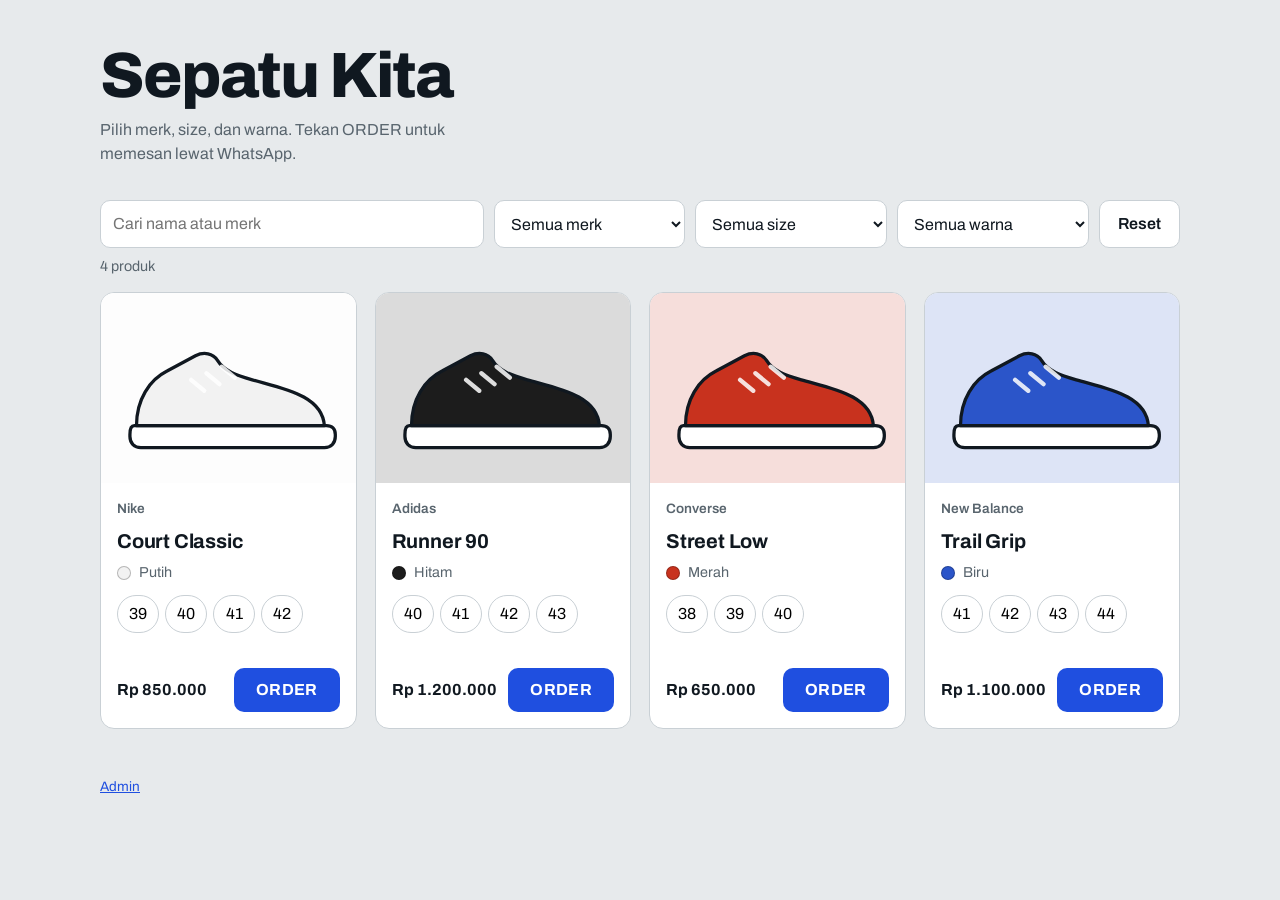
==== index.html @ f561ed80 "Add files via upload" ====
<!doctype html>
<html lang="id">
<head>
  <meta charset="utf-8">
  <meta name="viewport" content="width=device-width, initial-scale=1">
  <title>Katalog Sepatu</title>
  <link rel="preconnect" href="https://fonts.googleapis.com">
  <link href="https://fonts.googleapis.com/css2?family=Archivo:wght@400;600;700;800&display=swap" rel="stylesheet">
  <link rel="stylesheet" href="style.css">
</head>
<body>
  <header class="top">
    <div class="wrap">
      <h1 id="storeName">Sepatu Kita</h1>
      <p>Pilih merk, size, dan warna. Tekan ORDER untuk memesan lewat WhatsApp.</p>
    </div>
  </header>

  <main class="wrap">
    <form class="filters" id="filters" aria-label="Filter produk">
      <input class="ctl" id="q" type="search" placeholder="Cari nama atau merk" aria-label="Cari">
      <select class="ctl" id="fBrand" aria-label="Merk"></select>
      <select class="ctl" id="fSize" aria-label="Size"></select>
      <select class="ctl" id="fColor" aria-label="Warna"></select>
      <button class="btn ghost" type="reset">Reset</button>
    </form>
    <p id="count" aria-live="polite"></p>
    <section class="grid" id="grid"></section>
  </main>

  <footer class="wrap"><a href="admin.html">Admin</a></footer>

  <script src="shared.js"></script>
  <script src="user.js"></script>
</body>
</html>
---- style.css ----
:root{--bg:#e7eaec;--card:#fff;--ink:#101820;--mute:#59656e;--line:#c9d0d5;--accent:#1f4fe0;--danger:#b3261e;--r:14px}
*{box-sizing:border-box}
[hidden]{display:none!important}
body{margin:0;background:var(--bg);color:var(--ink);font:16px/1.5 Archivo,system-ui,-apple-system,"Segoe UI",sans-serif}
.wrap{max-width:1120px;margin:0 auto;padding:0 20px}
a{color:var(--accent)}
:focus-visible{outline:3px solid var(--accent);outline-offset:2px}

/* kontrol */
.ctl{width:100%;padding:11px 12px;border:1px solid var(--line);border-radius:10px;background:#fff;font:inherit;color:inherit}
.btn{padding:10px 18px;border:0;border-radius:10px;background:var(--ink);color:#fff;font:inherit;font-weight:600;cursor:pointer}
.btn.ghost{background:#fff;color:var(--ink);border:1px solid var(--line)}
.btn.danger{background:#fff;color:var(--danger);border:1px solid var(--line)}
.hint{min-height:1.2em;margin:0;color:var(--danger);font-size:.85rem}

/* halaman user */
.top{padding:44px 0 16px}
.top h1{margin:0;font-size:clamp(2.2rem,6vw,4rem);line-height:1;font-weight:800;letter-spacing:-.03em}
.top p{margin:10px 0 0;color:var(--mute);max-width:46ch}
.filters{display:grid;grid-template-columns:2fr repeat(3,1fr) auto;gap:10px;margin:18px 0 8px}
#count{margin:6px 0 0;color:var(--mute);font-size:.9rem}
.grid{display:grid;grid-template-columns:repeat(auto-fill,minmax(250px,1fr));gap:18px;margin:14px 0 48px}
.empty{grid-column:1/-1;color:var(--mute)}
.card{display:flex;flex-direction:column;background:var(--card);border:1px solid var(--line);border-radius:var(--r);overflow:hidden}
.visual{display:grid;place-items:center;aspect-ratio:4/3;padding:18px;background:color-mix(in srgb,var(--c) 16%,#fff)}
.visual svg,.visual img{width:100%;max-height:100%;object-fit:contain}
.info{display:flex;flex-direction:column;flex:1;gap:6px;padding:16px}
.brand{margin:0;color:var(--mute);font-size:.85rem;font-weight:600}
.info h2{margin:0;font-size:1.25rem;letter-spacing:-.01em}
.color{display:flex;align-items:center;gap:8px;margin:0;color:var(--mute);font-size:.9rem}
.dot{flex:none;width:14px;height:14px;border-radius:50%;background:var(--c);border:1px solid rgba(0,0,0,.25)}
.sizes{display:flex;flex-wrap:wrap;gap:6px;margin-top:6px}
.chip{min-width:42px;padding:6px 10px;border:1px solid var(--line);border-radius:999px;background:#fff;font:inherit;cursor:pointer}
.chip.on{background:var(--ink);border-color:var(--ink);color:#fff}
.buy{display:flex;align-items:center;justify-content:space-between;gap:10px;margin-top:auto;padding-top:6px}
.order{padding:10px 22px;border:0;border-radius:10px;background:var(--accent);color:#fff;font:inherit;font-weight:700;letter-spacing:.02em;cursor:pointer}
.order:hover{filter:brightness(1.1)}
footer{padding:0 0 32px;color:var(--mute);font-size:.85rem}

/* halaman admin */
.admin{padding-top:32px;padding-bottom:48px}
.admin h1{margin:0 0 4px;font-size:2rem;letter-spacing:-.02em}
.bar{display:flex;flex-wrap:wrap;align-items:center;justify-content:space-between;gap:12px;margin-bottom:20px}
.bar .links{display:flex;gap:10px;align-items:center}
.panel{margin-bottom:20px;padding:20px;background:var(--card);border:1px solid var(--line);border-radius:var(--r)}
.panel.narrow{max-width:380px;margin:12vh auto 0}
.panel h2{margin:0 0 14px;font-size:1.15rem}
.form{display:grid;grid-template-columns:repeat(2,1fr);gap:12px}
.form label{display:flex;flex-direction:column;gap:4px;font-size:.9rem;font-weight:600}
.form small{color:var(--mute);font-weight:400}
.form .full{grid-column:1/-1}
.form input[type=color]{height:44px;padding:4px}
.row{display:flex;flex-wrap:wrap;align-items:center;gap:10px}
.note{margin:10px 0 0;color:var(--mute);font-size:.85rem}
#list{margin:0;padding:0;list-style:none}
#list li{display:flex;align-items:center;gap:12px;padding:12px 0;border-top:1px solid var(--line)}
#list li:first-child{border-top:0}
#list .meta{display:flex;flex-direction:column;flex:1;min-width:0;font-size:.9rem;color:var(--mute)}
#list .meta strong{color:var(--ink);font-size:1rem}
#list .acts{display:flex;gap:8px}

@media (max-width:760px){
  .filters{grid-template-columns:1fr 1fr}
  .filters input{grid-column:1/-1}
  .form{grid-template-columns:1fr}
  #list li{flex-wrap:wrap}
}
@media (prefers-reduced-motion:reduce){*{transition:none!important;animation:none!important}}
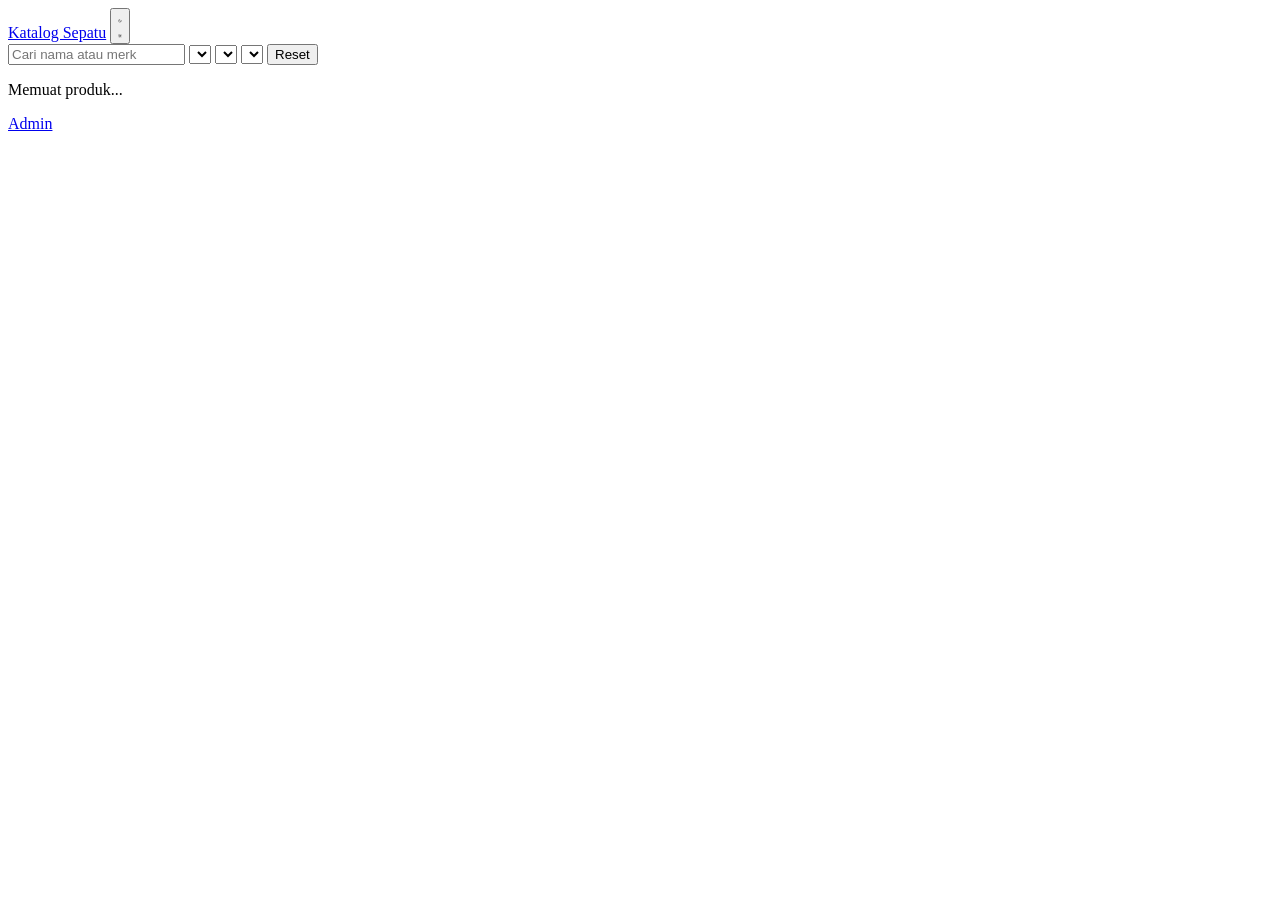
==== commit bea47ba9: "Rename sepatu/index.html to index.html" ====
--- a/index.html
+++ b/index.html
@@ -4,19 +4,28 @@
   <meta charset="utf-8">
   <meta name="viewport" content="width=device-width, initial-scale=1">
   <title>Katalog Sepatu</title>
+  <script>try{document.documentElement.dataset.theme=localStorage.getItem('theme')||(matchMedia('(prefers-color-scheme:dark)').matches?'dark':'light')}catch(e){}</script>
   <link rel="preconnect" href="https://fonts.googleapis.com">
   <link href="https://fonts.googleapis.com/css2?family=Archivo:wght@400;600;700;800&display=swap" rel="stylesheet">
   <link rel="stylesheet" href="style.css">
 </head>
 <body>
-  <header class="top">
+  <header class="head">
     <div class="wrap">
-      <h1 id="storeName">Sepatu Kita</h1>
-      <p>Pilih merk, size, dan warna. Tekan ORDER untuk memesan lewat WhatsApp.</p>
+      <a class="logo" id="logo" href="./">Katalog Sepatu</a>
+      <button class="theme" id="theme" type="button" aria-label="Ganti tema terang/gelap">
+        <svg class="moon" viewBox="0 0 24 24" fill="none" stroke="currentColor" stroke-width="2" stroke-linecap="round" stroke-linejoin="round"><path d="M21 12.8A9 9 0 1 1 11.2 3a7 7 0 0 0 9.8 9.8z"/></svg>
+        <svg class="sun" viewBox="0 0 24 24" fill="none" stroke="currentColor" stroke-width="2" stroke-linecap="round" stroke-linejoin="round"><circle cx="12" cy="12" r="4"/><path d="M12 2v2M12 20v2M4.9 4.9l1.4 1.4M17.7 17.7l1.4 1.4M2 12h2M20 12h2M4.9 19.1l1.4-1.4M17.7 6.3l1.4-1.4"/></svg>
+      </button>
     </div>
   </header>
 
   <main class="wrap">
+    <section class="slider" id="slider" aria-label="Produk terbaru" hidden>
+      <div class="track" id="track"></div>
+      <div class="dots" id="dots"></div>
+    </section>
+
     <form class="filters" id="filters" aria-label="Filter produk">
       <input class="ctl" id="q" type="search" placeholder="Cari nama atau merk" aria-label="Cari">
       <select class="ctl" id="fBrand" aria-label="Merk"></select>
@@ -25,7 +34,7 @@
       <button class="btn ghost" type="reset">Reset</button>
     </form>
     <p id="count" aria-live="polite"></p>
-    <section class="grid" id="grid"></section>
+    <section class="grid" id="grid"><p class="empty">Memuat produk...</p></section>
   </main>
 
   <footer class="wrap"><a href="admin.html">Admin</a></footer>
